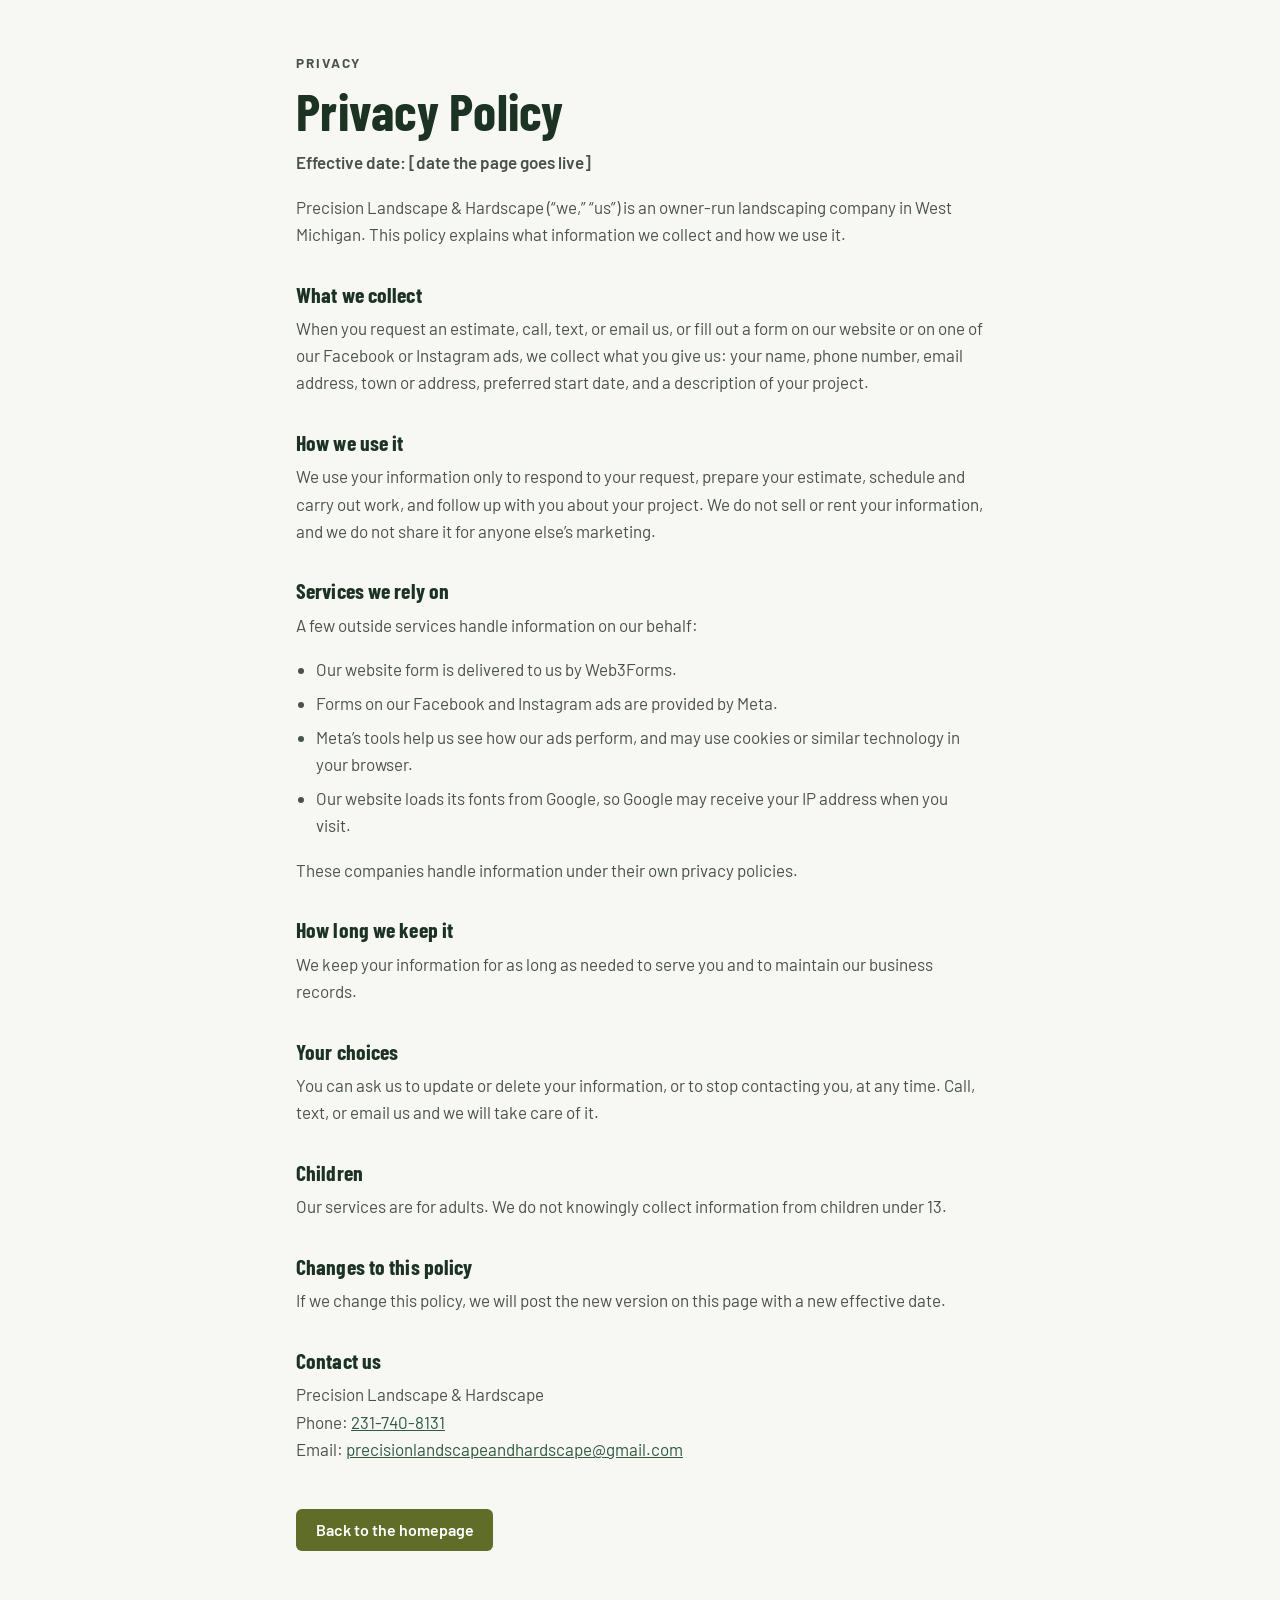
==== privacy.html @ b76bfd59 "Add privacy policy page and links - Add privacy.html with effective date still to be set at go-live " ====
<!doctype html>
<html lang="en">
<head>
  <meta charset="utf-8">
  <meta name="viewport" content="width=device-width, initial-scale=1">
  <title>Privacy Policy | Precision Landscape &amp; Hardscape</title>
  <meta name="description" content="How Precision Landscape & Hardscape collects and uses the information you share when you request an estimate.">
  <meta name="theme-color" content="#1f2421">
  <link rel="icon" href="assets/favicon-32.png" type="image/png" sizes="32x32">
  <link rel="apple-touch-icon" href="assets/apple-touch-icon.png">
  <link rel="preconnect" href="https://fonts.googleapis.com">
  <link rel="preconnect" href="https://fonts.gstatic.com" crossorigin>
  <link href="https://fonts.googleapis.com/css2?family=Barlow+Condensed:wght@600;700&family=Barlow:wght@400;500;600&display=swap" rel="stylesheet">
  <link rel="stylesheet" href="styles.css">
</head>
<body>
  <main class="policy">
    <div class="wrap">
      <p class="eyebrow">Privacy</p>
      <h1>Privacy Policy</h1>
      <!-- TODO: set the effective date to the day this page goes live -->
      <p class="policy-date">Effective date: [date the page goes live]</p>

      <p>
        Precision Landscape &amp; Hardscape (&ldquo;we,&rdquo; &ldquo;us&rdquo;) is an
        owner-run landscaping company in West Michigan. This policy explains what
        information we collect and how we use it.
      </p>

      <h2>What we collect</h2>
      <p>
        When you request an estimate, call, text, or email us, or fill out a form
        on our website or on one of our Facebook or Instagram ads, we collect what
        you give us: your name, phone number, email address, town or address,
        preferred start date, and a description of your project.
      </p>

      <h2>How we use it</h2>
      <p>
        We use your information only to respond to your request, prepare your
        estimate, schedule and carry out work, and follow up with you about your
        project. We do not sell or rent your information, and we do not share it
        for anyone else&rsquo;s marketing.
      </p>

      <h2>Services we rely on</h2>
      <p>A few outside services handle information on our behalf:</p>
      <ul>
        <li>Our website form is delivered to us by Web3Forms.</li>
        <li>Forms on our Facebook and Instagram ads are provided by Meta.</li>
        <li>
          Meta&rsquo;s tools help us see how our ads perform, and may use cookies or
          similar technology in your browser.
        </li>
        <li>
          Our website loads its fonts from Google, so Google may receive your
          IP address when you visit.
        </li>
      </ul>
      <p>These companies handle information under their own privacy policies.</p>

      <h2>How long we keep it</h2>
      <p>
        We keep your information for as long as needed to serve you and to
        maintain our business records.
      </p>

      <h2>Your choices</h2>
      <p>
        You can ask us to update or delete your information, or to stop contacting
        you, at any time. Call, text, or email us and we will take care of it.
      </p>

      <h2>Children</h2>
      <p>
        Our services are for adults. We do not knowingly collect information from
        children under 13.
      </p>

      <h2>Changes to this policy</h2>
      <p>
        If we change this policy, we will post the new version on this page with
        a new effective date.
      </p>

      <h2>Contact us</h2>
      <p>
        Precision Landscape &amp; Hardscape<br>
        Phone: <a href="tel:+12317408131">231-740-8131</a><br>
        Email: <a href="mailto:precisionlandscapeandhardscape@gmail.com">precisionlandscapeandhardscape@gmail.com</a>
      </p>

      <p><a class="btn btn-primary" href="./">Back to the homepage</a></p>
    </div>
  </main>
</body>
</html>
---- styles.css ----
/* Precision Landscape & Hardscape
   Palette per client brief: gray / dark gray / dark green / olive green */
:root {
  --charcoal: #1f2421;
  --gray-900: #2a302c;
  --gray-700: #4a524c;
  --gray-500: #737b74;
  --gray-200: #dde1da;
  --gray-100: #eceee8;
  --paper: #f7f7f3;
  --white: #ffffff;

  --green-900: #1c3324;
  --green-800: #244531;
  --green-700: #2f5a3f;
  --olive-700: #535f22;
  --olive-600: #5f6d28;  /* buttons: 5.6:1 with white text */
  --olive-400: #96a24f;
  --olive-200: #cdd5a1;

  --text: #1f2421;
  --text-muted: #4a524c;

  --radius: 6px;
  --shadow: 0 1px 2px rgba(20, 30, 22, .06), 0 6px 20px rgba(20, 30, 22, .07);
  --header-h: 112px;
  --font-body: "Barlow", system-ui, -apple-system, "Segoe UI", sans-serif;
  --font-head: "Barlow Condensed", "Arial Narrow", system-ui, sans-serif;
}

*, *::before, *::after { box-sizing: border-box; }
html { scroll-behavior: smooth; scroll-padding-top: calc(var(--header-h) + 8px); -webkit-text-size-adjust: 100%; }
@media (prefers-reduced-motion: reduce) { html { scroll-behavior: auto; } }

body {
  margin: 0;
  background: var(--paper);
  color: var(--text);
  font-family: var(--font-body);
  font-size: 1.0625rem;
  line-height: 1.6;
  overflow-x: hidden;
}
img { max-width: 100%; height: auto; display: block; }
a { color: var(--green-700); }
h1, h2, h3, h4 { font-family: var(--font-head); font-weight: 700; line-height: 1.1; margin: 0 0 .5em; letter-spacing: .005em; }
h2 { font-size: clamp(2rem, 4vw, 2.75rem); color: var(--green-900); }
h3 { font-size: 1.4rem; }
p { margin: 0 0 1em; }

.wrap { width: 100%; max-width: 1140px; margin: 0 auto; padding: 0 16px; }
@media (min-width: 640px) { .wrap { padding: 0 24px; } }

.skip-link { position: absolute; left: -9999px; top: 8px; z-index: 100; background: var(--white); padding: 8px 12px; }
.skip-link:focus { left: 8px; }

:focus-visible { outline: 3px solid var(--olive-400); outline-offset: 2px; }

/* ---------- Buttons ---------- */
.btn {
  display: inline-flex; align-items: center; justify-content: center; gap: .4em;
  padding: .6em 1.1em;
  border: 2px solid transparent; border-radius: var(--radius);
  font: 600 1rem/1.2 var(--font-body);
  text-decoration: none; cursor: pointer; white-space: nowrap;
  transition: background-color .15s, border-color .15s, color .15s;
}
.btn-primary { background: var(--olive-600); color: var(--white); }
.btn-primary:hover { background: var(--olive-700); }
.btn-ghost { border-color: rgba(255,255,255,.55); color: var(--white); }
.btn-ghost:hover { background: rgba(255,255,255,.1); border-color: var(--white); }
.btn-lg { padding: .8em 1.4em; font-size: 1.0625rem; }
.btn-block { width: 100%; }

/* ---------- Header ---------- */
.site-header {
  position: sticky; top: 0; z-index: 50;
  background: var(--charcoal);
  color: var(--white);
  box-shadow: 0 2px 10px rgba(0,0,0,.25);
}
.header-bar { display: flex; align-items: center; justify-content: space-between; gap: 12px; min-height: 76px; }
.brand { display: flex; align-items: center; gap: 10px; color: var(--white); text-decoration: none; min-width: 0; }
.brand-mark { width: 76px; height: 76px; flex: none; margin: -2px 0; }
.brand-text { display: flex; flex-direction: column; line-height: 1; min-width: 0; }
.brand-name { font: 700 1.5rem/1 var(--font-head); letter-spacing: .06em; text-transform: uppercase; }
.brand-sub { font-size: .72rem; letter-spacing: .08em; text-transform: uppercase; color: var(--olive-200); margin-top: 3px; white-space: nowrap; }

.header-contact { display: flex; align-items: center; gap: 6px; flex: none; }
.contact-link {
  display: inline-flex; align-items: center; gap: 6px;
  color: var(--gray-100); text-decoration: none; font-weight: 500; font-size: .95rem;
  padding: 8px; border-radius: var(--radius);
}
.contact-link:hover { background: rgba(255,255,255,.08); color: var(--white); }
.contact-link svg { width: 20px; height: 20px; fill: var(--olive-400); flex: none; }
.contact-text { display: none; }
.header-contact .btn { padding: .55em .9em; font-size: .95rem; }

@media (min-width: 720px) {
  .contact-link:first-child .contact-text { display: inline; }
}
@media (min-width: 1100px) {
  .contact-email { display: inline !important; }
  .header-contact { gap: 10px; }
}

.site-nav { background: var(--gray-900); border-top: 1px solid rgba(255,255,255,.06); }
.site-nav ul {
  list-style: none; margin: 0 auto; display: flex; gap: 2px;
  overflow-x: auto; scrollbar-width: none;
}
.site-nav ul::-webkit-scrollbar { display: none; }
.site-nav a {
  display: block; padding: 10px 12px; white-space: nowrap;
  color: var(--gray-200); text-decoration: none; font-size: .92rem; font-weight: 500;
  border-bottom: 2px solid transparent;
}
.site-nav a:hover, .site-nav a.is-active { color: var(--white); border-bottom-color: var(--olive-400); }
.site-nav li:first-child a { padding-left: 0; }

/* Very narrow phones: keep everything on one line */
@media (max-width: 380px) {
  .brand-sub { display: none; }
  .brand-mark { width: 56px; height: 56px; margin: 0; }
  .header-contact .btn { padding: .5em .7em; font-size: .9rem; }
}

/* ---------- Hero ---------- */
.hero {
  position: relative;
  color: var(--white);
  background:
    linear-gradient(100deg, rgba(28,51,36,.94) 0%, rgba(28,51,36,.78) 38%, rgba(36,69,49,.3) 100%),
    url("assets/img/hero.jpg") center bottom / cover no-repeat,
    var(--green-900);
}
.hero-inner { padding-top: clamp(56px, 10vw, 112px); padding-bottom: clamp(56px, 9vw, 104px); }
.hero h1 { font-size: clamp(2.5rem, 6.5vw, 4.25rem); max-width: 16ch; margin-bottom: .35em; }
.hero-lede { font-size: clamp(1.05rem, 2vw, 1.25rem); max-width: 40rem; color: rgba(255,255,255,.88); }
.hero-actions { display: flex; flex-wrap: wrap; gap: 12px; margin: 28px 0 32px; }
.hero .eyebrow { color: var(--olive-200); }
.trust-row { list-style: none; padding: 0; margin: 0; display: flex; flex-wrap: wrap; gap: 8px 24px; font-weight: 500; font-size: .98rem; }
.trust-row li { display: flex; align-items: center; gap: 8px; color: rgba(255,255,255,.9); }
.trust-row li::before {
  content: ""; width: 18px; height: 18px; flex: none; border-radius: 50%;
  background: var(--olive-400) url("data:image/svg+xml,%3Csvg xmlns='http://www.w3.org/2000/svg' viewBox='0 0 20 20'%3E%3Cpath d='M5 10.5l3 3 7-7' fill='none' stroke='%231c3324' stroke-width='2.4' stroke-linecap='round' stroke-linejoin='round'/%3E%3C/svg%3E") center / 14px no-repeat;
}

/* ---------- Sections ---------- */
.section { padding: clamp(56px, 8vw, 96px) 0; }
.section-tint { background: var(--gray-100); }
.section-dark { background: var(--gray-900); color: var(--gray-100); }
.section-dark h2 { color: var(--white); }
.eyebrow {
  font: 700 .85rem/1 var(--font-body); letter-spacing: .14em; text-transform: uppercase;
  color: var(--olive-600); margin-bottom: .9em;
}
.section-dark .eyebrow { color: var(--olive-200); }
.section-lede { font-size: 1.125rem; color: var(--text-muted); max-width: 44rem; margin-bottom: 2.25rem; }
.section-cta { margin-top: 2.5rem; }

/* ---------- About ---------- */
.about-grid { display: grid; gap: 32px; align-items: center; }
@media (min-width: 880px) { .about-grid { grid-template-columns: 1fr 1.05fr; gap: 56px; } }
.about-photo { margin: 0; }
.about-photo img { border-radius: var(--radius); box-shadow: var(--shadow); width: 100%; }
.about-copy p { color: var(--text-muted); }
.about-signoff { font-weight: 600; color: var(--green-800) !important; }

.team { margin-top: clamp(48px, 7vw, 80px); }
.team-title { font-size: 1.75rem; color: var(--green-900); }
.team-grid { display: grid; gap: 20px; }
@media (min-width: 880px) { .team-grid { grid-template-columns: 1fr 1fr; } }
.person {
  display: grid; grid-template-columns: 96px 1fr; gap: 18px; align-items: start;
  background: var(--white); border: 1px solid var(--gray-200); border-radius: var(--radius);
  padding: 20px; box-shadow: var(--shadow);
}
@media (min-width: 560px) { .person { grid-template-columns: 128px 1fr; padding: 24px; gap: 24px; } }
.person-photo { width: 100%; aspect-ratio: 1; object-fit: cover; border-radius: 50%; }
.person h4 { font-size: 1.5rem; margin-bottom: .1em; color: var(--green-900); }
.person-role { font-size: .9rem; font-weight: 600; color: var(--olive-600); margin-bottom: .75em; }
.person p { font-size: 1rem; }
.person-facts { margin: 0; padding-left: 1.1em; color: var(--text-muted); font-size: .95rem; }
.person-facts li + li { margin-top: 2px; }

/* ---------- Services ---------- */
.service-grid { display: grid; gap: 16px; }
@media (min-width: 600px) { .service-grid { grid-template-columns: repeat(2, 1fr); } }
@media (min-width: 960px) { .service-grid { grid-template-columns: repeat(3, 1fr); gap: 20px; } }
.service {
  background: var(--white); border-radius: var(--radius); padding: 24px;
  border: 1px solid var(--gray-200); border-top: 4px solid var(--green-700);
  box-shadow: var(--shadow);
}
.service-icon { width: 44px; height: 44px; fill: none; stroke: var(--green-700); stroke-width: 2.2; stroke-linecap: round; stroke-linejoin: round; margin-bottom: 12px; }
.service h3 { color: var(--green-900); margin-bottom: .35em; }
.service p { color: var(--text-muted); margin: 0; font-size: 1rem; }

.services-extra {
  display: grid; gap: 20px; margin-top: 28px;
  padding: 24px; border-radius: var(--radius); background: var(--white); border: 1px dashed var(--gray-500);
}
.services-extra h3 { color: var(--green-900); font-size: 1.25rem; }
.pill-list { list-style: none; padding: 0; margin: 0; display: flex; flex-wrap: wrap; gap: 8px; }
.pill-list li { background: var(--gray-100); border: 1px solid var(--gray-200); border-radius: 999px; padding: 4px 12px; font-size: .95rem; }
.license-note { margin: 0; padding-left: 16px; border-left: 4px solid var(--olive-400); color: var(--text-muted); }
.license-note strong { color: var(--green-800); }

/* ---------- Before / After ---------- */
.ba-grid { display: grid; gap: 28px; }
@media (min-width: 880px) { .ba-grid { grid-template-columns: repeat(3, 1fr); } }
.ba-more { margin-top: 28px; }
.ba-more summary {
  display: block; width: fit-content; margin: 0 auto; padding: 10px 22px; cursor: pointer;
  border: 2px solid var(--green-800); border-radius: 999px; color: var(--green-800);
  font-weight: 600; list-style: none;
}
.ba-more summary::-webkit-details-marker { display: none; }
.ba-more summary:hover { background: var(--green-800); color: var(--white); }
.ba-more[open] summary { margin-bottom: 28px; }
.ba-more .ba-grid { max-width: 760px; margin: 0 auto; }
@media (min-width: 880px) { .ba-more .ba-grid { grid-template-columns: 1fr 1fr; } }
.ba { margin: 0; }
.ba-frame {
  position: relative; overflow: hidden; border-radius: var(--radius);
  aspect-ratio: 4 / 3; box-shadow: var(--shadow); background: var(--gray-200);
  user-select: none;
}
.ba-tall .ba-frame { aspect-ratio: 3 / 4; }
.ba-frame img { position: absolute; inset: 0; width: 100%; height: 100%; object-fit: cover; }
.ba-before { clip-path: inset(0 calc(100% - var(--pos)) 0 0); }
.ba-frame::after {
  content: ""; position: absolute; top: 0; bottom: 0; left: var(--pos); width: 3px;
  transform: translateX(-50%); background: var(--white); box-shadow: 0 0 6px rgba(0,0,0,.4); pointer-events: none;
}
.ba-frame::before {
  content: ""; position: absolute; top: 50%; left: var(--pos); z-index: 2;
  width: 42px; height: 42px; transform: translate(-50%, -50%); border-radius: 50%;
  background: var(--white) url("data:image/svg+xml,%3Csvg xmlns='http://www.w3.org/2000/svg' viewBox='0 0 24 24'%3E%3Cpath d='M9 6l-5 6 5 6M15 6l5 6-5 6' fill='none' stroke='%23244531' stroke-width='2.2' stroke-linecap='round' stroke-linejoin='round'/%3E%3C/svg%3E") center / 24px no-repeat;
  box-shadow: 0 2px 8px rgba(0,0,0,.35); pointer-events: none;
}
.ba-tag {
  position: absolute; top: 12px; z-index: 1; padding: 3px 10px; border-radius: 4px;
  font: 700 .78rem/1.4 var(--font-body); letter-spacing: .1em; text-transform: uppercase;
  background: rgba(31,36,33,.8); color: var(--white); pointer-events: none;
}
.ba-tag-before { left: 12px; }
.ba-tag-after { right: 12px; background: rgba(47,90,63,.9); }
.ba-range {
  position: absolute; inset: 0; z-index: 3; width: 100%; height: 100%; margin: 0;
  opacity: 0; cursor: ew-resize; touch-action: pan-y;
}
.ba-range:focus-visible + * , .ba-frame:focus-within { outline: 3px solid var(--olive-400); outline-offset: 3px; }
.ba figcaption { margin-top: 10px; color: var(--text-muted); font-size: .98rem; }
.ba figcaption strong { color: var(--green-900); }

/* ---------- Process ---------- */
.steps { list-style: none; padding: 0; margin: 2rem 0 0; display: grid; gap: 16px; counter-reset: step; }
@media (min-width: 640px) { .steps { grid-template-columns: repeat(2, 1fr); } }
@media (min-width: 1000px) { .steps { grid-template-columns: repeat(4, 1fr); gap: 20px; } }
.steps li {
  counter-increment: step; position: relative;
  background: rgba(255,255,255,.04); border: 1px solid rgba(255,255,255,.1);
  border-radius: var(--radius); padding: 22px;
}
.steps li::before {
  content: counter(step);
  display: grid; place-items: center; width: 40px; height: 40px; margin-bottom: 14px;
  border-radius: 50%; background: var(--olive-600); color: var(--white);
  font: 700 1.3rem/1 var(--font-head);
}
.steps h3 { color: var(--white); font-size: 1.3rem; }
.steps p { margin: 0; color: var(--gray-200); font-size: 1rem; }

/* ---------- Service area ---------- */
.area { display: grid; gap: 20px; }
@media (min-width: 880px) { .area { grid-template-columns: 1.1fr 1fr; align-items: center; column-gap: 56px; } .area-note { grid-column: 1 / -1; } }
.town-list { list-style: none; padding: 0; margin: 0; display: grid; grid-template-columns: repeat(2, 1fr); gap: 8px 16px; }
@media (min-width: 560px) { .town-list { grid-template-columns: repeat(3, 1fr); } }
.town-list li { display: flex; align-items: center; gap: 8px; font-weight: 600; color: var(--green-900); }
.town-list li::before { content: ""; width: 8px; height: 8px; border-radius: 2px; background: var(--olive-600); flex: none; }
.area-note { color: var(--text-muted); margin: 0; }

/* ---------- Contact / form ---------- */
.contact-grid { display: grid; gap: 32px; }
@media (min-width: 920px) { .contact-grid { grid-template-columns: .9fr 1.1fr; gap: 56px; align-items: start; } }
.contact-intro p { color: var(--text-muted); }
.contact-intro strong { color: var(--green-800); }
.contact-cards { display: grid; gap: 12px; margin-top: 24px; }
.contact-card {
  display: flex; flex-direction: column; gap: 2px; padding: 14px 18px;
  background: var(--white); border: 1px solid var(--gray-200); border-left: 4px solid var(--green-700);
  border-radius: var(--radius); text-decoration: none; color: var(--text); min-width: 0;
}
.contact-card:hover { border-color: var(--green-700); }
.contact-card-label { font-size: .82rem; font-weight: 600; letter-spacing: .08em; text-transform: uppercase; color: var(--olive-600); }
.contact-card-value { font-size: 1.15rem; font-weight: 600; color: var(--green-900); }
.contact-card-email { font-size: 1rem; overflow-wrap: anywhere; }

.estimate-form {
  background: var(--white); border-radius: var(--radius); padding: 24px;
  border: 1px solid var(--gray-200); box-shadow: var(--shadow);
}
@media (min-width: 640px) { .estimate-form { padding: 32px; } }
.field { display: flex; flex-direction: column; gap: 6px; margin-bottom: 16px; min-width: 0; }
.field-row { display: grid; gap: 0 16px; }
@media (min-width: 560px) { .field-row { grid-template-columns: 1fr 1fr; } }
.field label { font-weight: 600; font-size: .95rem; color: var(--gray-900); }
.req { color: var(--olive-700); }
.field input, .field textarea {
  width: 100%; padding: 11px 12px; font: 400 1rem/1.4 var(--font-body); color: var(--text);
  background: var(--paper); border: 1.5px solid var(--gray-200); border-radius: var(--radius);
}
.field input:focus, .field textarea:focus { outline: none; border-color: var(--green-700); background: var(--white); box-shadow: 0 0 0 3px rgba(47,90,63,.18); }
.field textarea { resize: vertical; min-height: 120px; }
.hp { position: absolute; left: -9999px; }
.form-status { margin: 12px 0 0; font-weight: 600; min-height: 1.2em; }
.form-status.is-error { color: #a12d2d; }
.form-status.is-success { color: var(--green-700); }
.form-fine { margin: 6px 0 0; font-size: .88rem; color: var(--gray-500); }
.estimate-form button[disabled] { opacity: .7; cursor: progress; }

/* ---------- Dialog ---------- */
.estimate-dialog {
  width: min(640px, calc(100% - 24px)); max-height: calc(100dvh - 24px);
  padding: 0; border: 0; border-radius: 10px; background: var(--paper); color: var(--text);
  box-shadow: 0 20px 60px rgba(0,0,0,.4);
  overflow-x: hidden;
}
.estimate-dialog::backdrop { background: rgba(20, 26, 22, .7); }
.dialog-head {
  position: sticky; top: 0; z-index: 1;
  display: flex; justify-content: space-between; align-items: flex-start; gap: 12px;
  padding: 20px 20px 14px; background: var(--green-900); color: var(--white);
}
.dialog-head h2 { color: var(--white); font-size: 1.75rem; margin-bottom: .15em; }
.dialog-head p { margin: 0; font-size: .95rem; color: var(--olive-200); }
.dialog-close {
  flex: none; width: 40px; height: 40px; border: 0; border-radius: 50%;
  background: rgba(255,255,255,.12); color: var(--white); font-size: 1.6rem; line-height: 1; cursor: pointer;
}
.dialog-close:hover { background: rgba(255,255,255,.22); }
.dialog-body { padding: 16px; }
.dialog-body .estimate-form { box-shadow: none; border: 0; padding: 4px; background: transparent; }

/* ---------- Footer ---------- */
.site-footer { background: var(--charcoal); color: var(--gray-200); padding: 40px 0; font-size: .95rem; }
.footer-inner { display: grid; gap: 20px; }
@media (min-width: 800px) { .footer-inner { grid-template-columns: 1fr auto; align-items: start; } .footer-copy { grid-column: 1 / -1; } }
.footer-logo { display: block; width: 130px; height: auto; margin: 0 0 10px -6px; }
.footer-brand { font: 700 1.3rem/1.2 var(--font-head); color: var(--white); letter-spacing: .04em; text-transform: uppercase; margin-bottom: .3em; }
.site-footer p { margin: 0; }
.footer-contact { display: flex; flex-direction: column; gap: 4px; min-width: 0; }
.footer-contact a { color: var(--olive-200); text-decoration: none; overflow-wrap: anywhere; }
.footer-contact a:hover { color: var(--white); text-decoration: underline; }
.footer-copy { color: var(--gray-500); font-size: .85rem; padding-top: 16px; border-top: 1px solid rgba(255,255,255,.08); }

/* ---------- Thank-you page ---------- */
.policy { padding: 56px 0 80px; }
.policy .wrap { max-width: 46rem; }
.policy h1 { font-size: clamp(2.25rem, 5vw, 3.25rem); color: var(--green-900); margin-bottom: .2em; }
.policy h2 { font-size: 1.35rem; color: var(--green-900); margin: 1.6em 0 .4em; }
.policy-date { color: var(--text-muted); font-weight: 600; }
.policy p, .policy li { color: var(--text-muted); }
.policy ul { padding-left: 1.2em; }
.policy li { margin-bottom: .4em; }
.policy .btn { margin-top: 1.8em; }
.footer-copy a { color: var(--olive-200); }
.thanks { min-height: 60vh; display: grid; place-items: center; text-align: center; padding: 80px 0; }
.thanks h1 { font-size: clamp(2.25rem, 5vw, 3.25rem); color: var(--green-900); }
.thanks p { color: var(--text-muted); max-width: 34rem; margin-left: auto; margin-right: auto; }
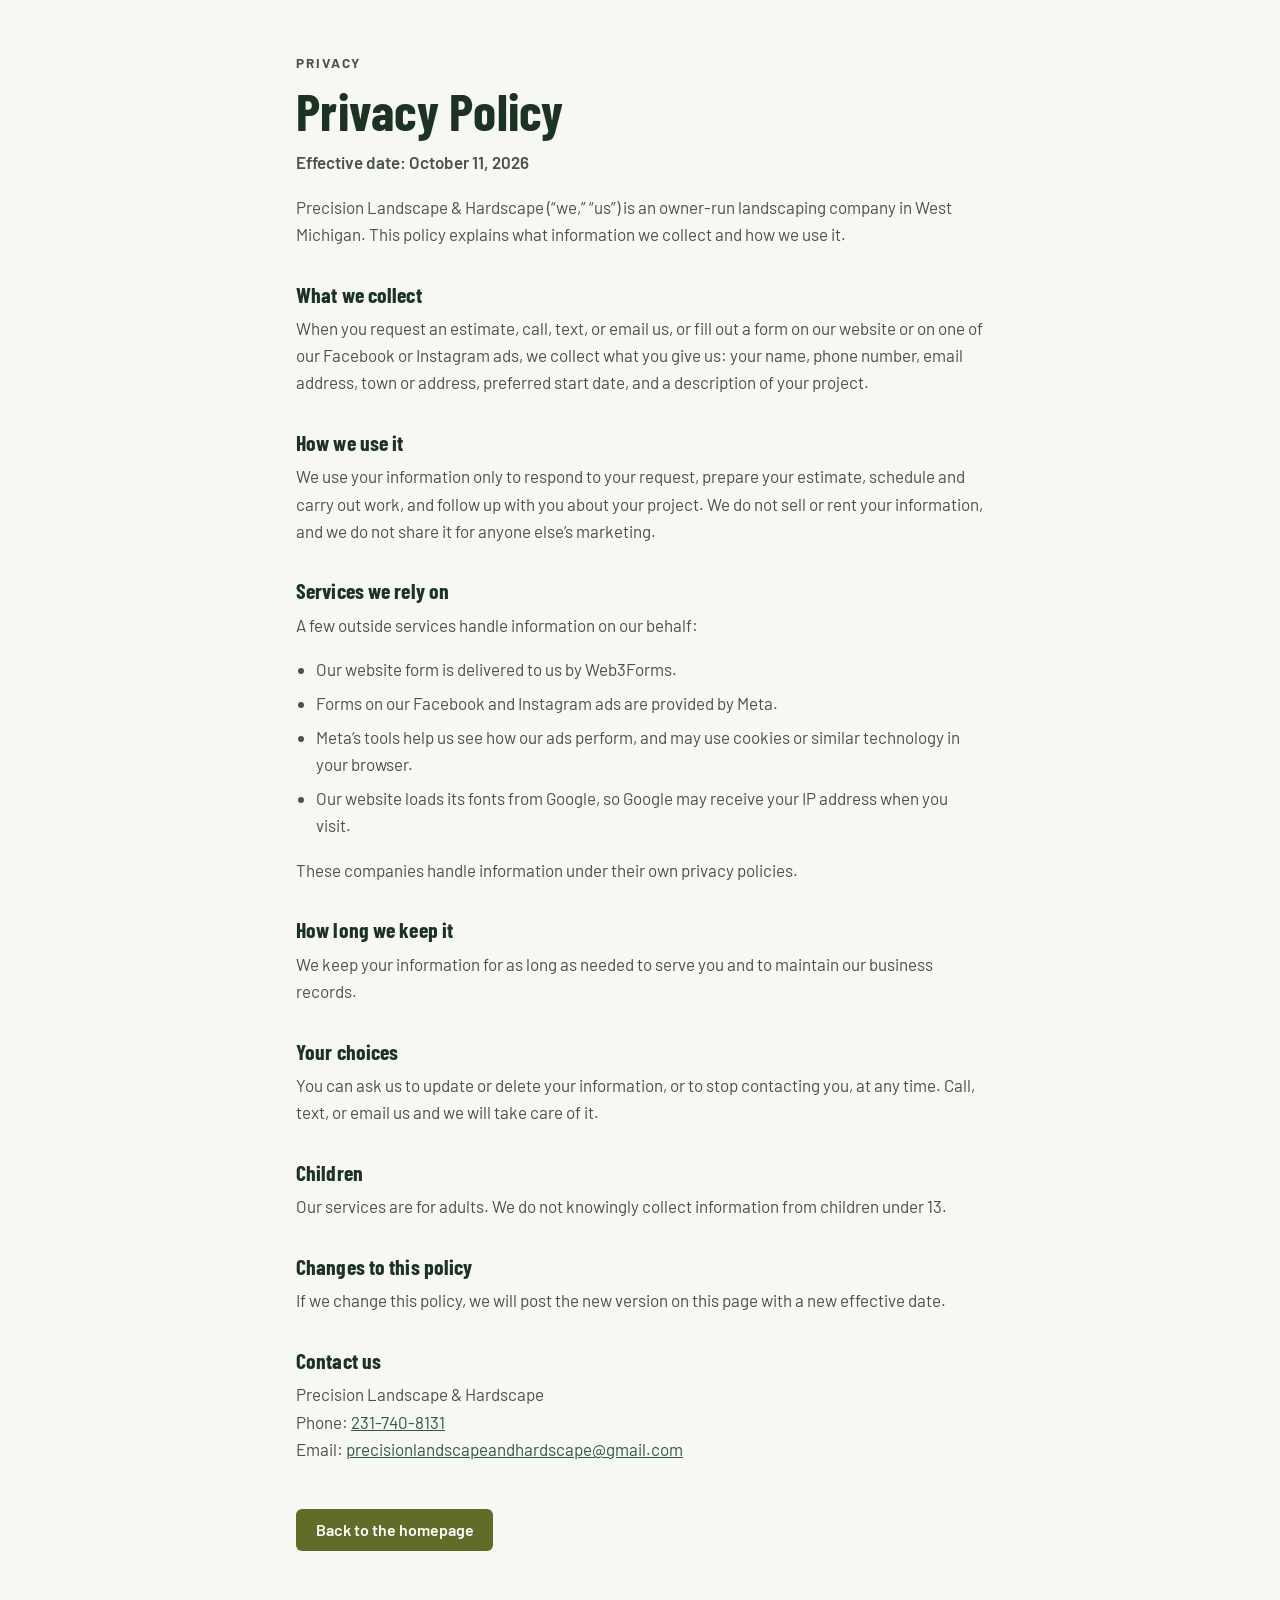
==== commit 58f75d11: "Prepare launch on plh.us.com - Add CNAME file for the custom domain - Set privacy policy effective d" ====
--- a/privacy.html
+++ b/privacy.html
@@ -18,8 +18,7 @@
     <div class="wrap">
       <p class="eyebrow">Privacy</p>
       <h1>Privacy Policy</h1>
-      <!-- TODO: set the effective date to the day this page goes live -->
-      <p class="policy-date">Effective date: [date the page goes live]</p>
+      <p class="policy-date">Effective date: October 11, 2026</p>
 
       <p>
         Precision Landscape &amp; Hardscape (&ldquo;we,&rdquo; &ldquo;us&rdquo;) is an
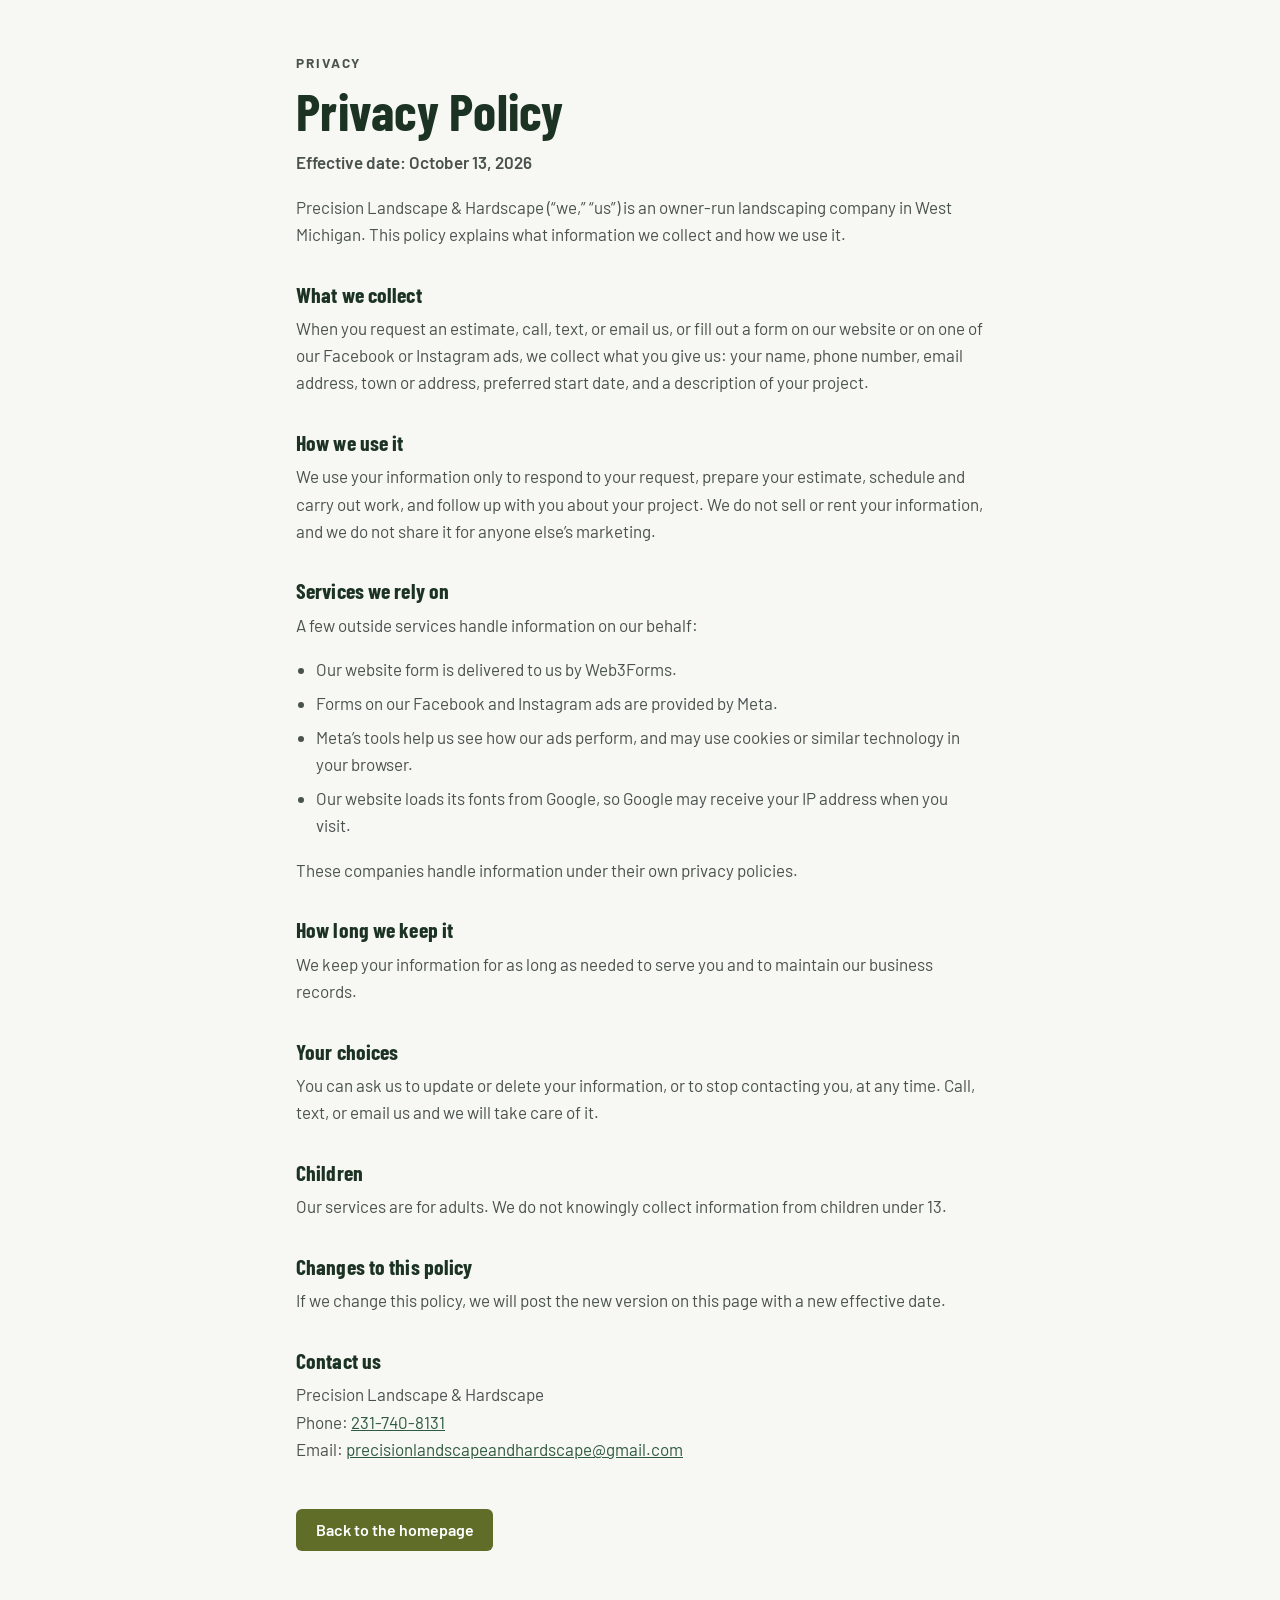
==== commit 7ab611ab: "Set privacy date and add Show fewer projects toggle Co-Authored-By: Claude Sonnet 5.5 <noreply@anthr" ====
--- a/privacy.html
+++ b/privacy.html
@@ -18,7 +18,7 @@
     <div class="wrap">
       <p class="eyebrow">Privacy</p>
       <h1>Privacy Policy</h1>
-      <p class="policy-date">Effective date: October 11, 2026</p>
+      <p class="policy-date">Effective date: October 13, 2026</p>
 
       <p>
         Precision Landscape &amp; Hardscape (&ldquo;we,&rdquo; &ldquo;us&rdquo;) is an
--- a/styles.css
+++ b/styles.css
@@ -119,10 +119,15 @@
 .site-nav a:hover, .site-nav a.is-active { color: var(--white); border-bottom-color: var(--olive-400); }
 .site-nav li:first-child a { padding-left: 0; }
 
-/* Very narrow phones: keep everything on one line */
-@media (max-width: 380px) {
+/* Phones: keep the logo, name, phone icon and estimate button on one line (email stays in the contact section and footer) */
+@media (max-width: 480px) {
   .brand-sub { display: none; }
-  .brand-mark { width: 56px; height: 56px; margin: 0; }
+  .brand-mark { width: 48px; height: 48px; margin: 0; }
+  .brand { gap: 6px; }
+  .brand-name { font-size: 1.25rem; }
+  .header-bar { min-height: 64px; gap: 8px; }
+  .header-contact { gap: 2px; }
+  .header-contact .contact-link:nth-child(2) { display: none; }
   .header-contact .btn { padding: .5em .7em; font-size: .9rem; }
 }
 
@@ -177,6 +182,7 @@
   background: var(--white); border: 1px solid var(--gray-200); border-radius: var(--radius);
   padding: 20px; box-shadow: var(--shadow);
 }
+@media (max-width: 559px) { .person { grid-template-columns: 1fr; } .person .person-photo { width: 120px; } }
 @media (min-width: 560px) { .person { grid-template-columns: 128px 1fr; padding: 24px; gap: 24px; } }
 .person-photo { width: 100%; aspect-ratio: 1; object-fit: cover; border-radius: 50%; }
 .person h4 { font-size: 1.5rem; margin-bottom: .1em; color: var(--green-900); }
@@ -220,8 +226,8 @@
 .ba-more summary::-webkit-details-marker { display: none; }
 .ba-more summary:hover { background: var(--green-800); color: var(--white); }
 .ba-more[open] summary { margin-bottom: 28px; }
-.ba-more .ba-grid { max-width: 760px; margin: 0 auto; }
-@media (min-width: 880px) { .ba-more .ba-grid { grid-template-columns: 1fr 1fr; } }
+.ba-more[open] .ba-more-open, .ba-more:not([open]) .ba-more-close { display: none; }
+.ba-more .ba-grid { margin: 0 auto; }
 .ba { margin: 0; }
 .ba-frame {
   position: relative; overflow: hidden; border-radius: var(--radius);
